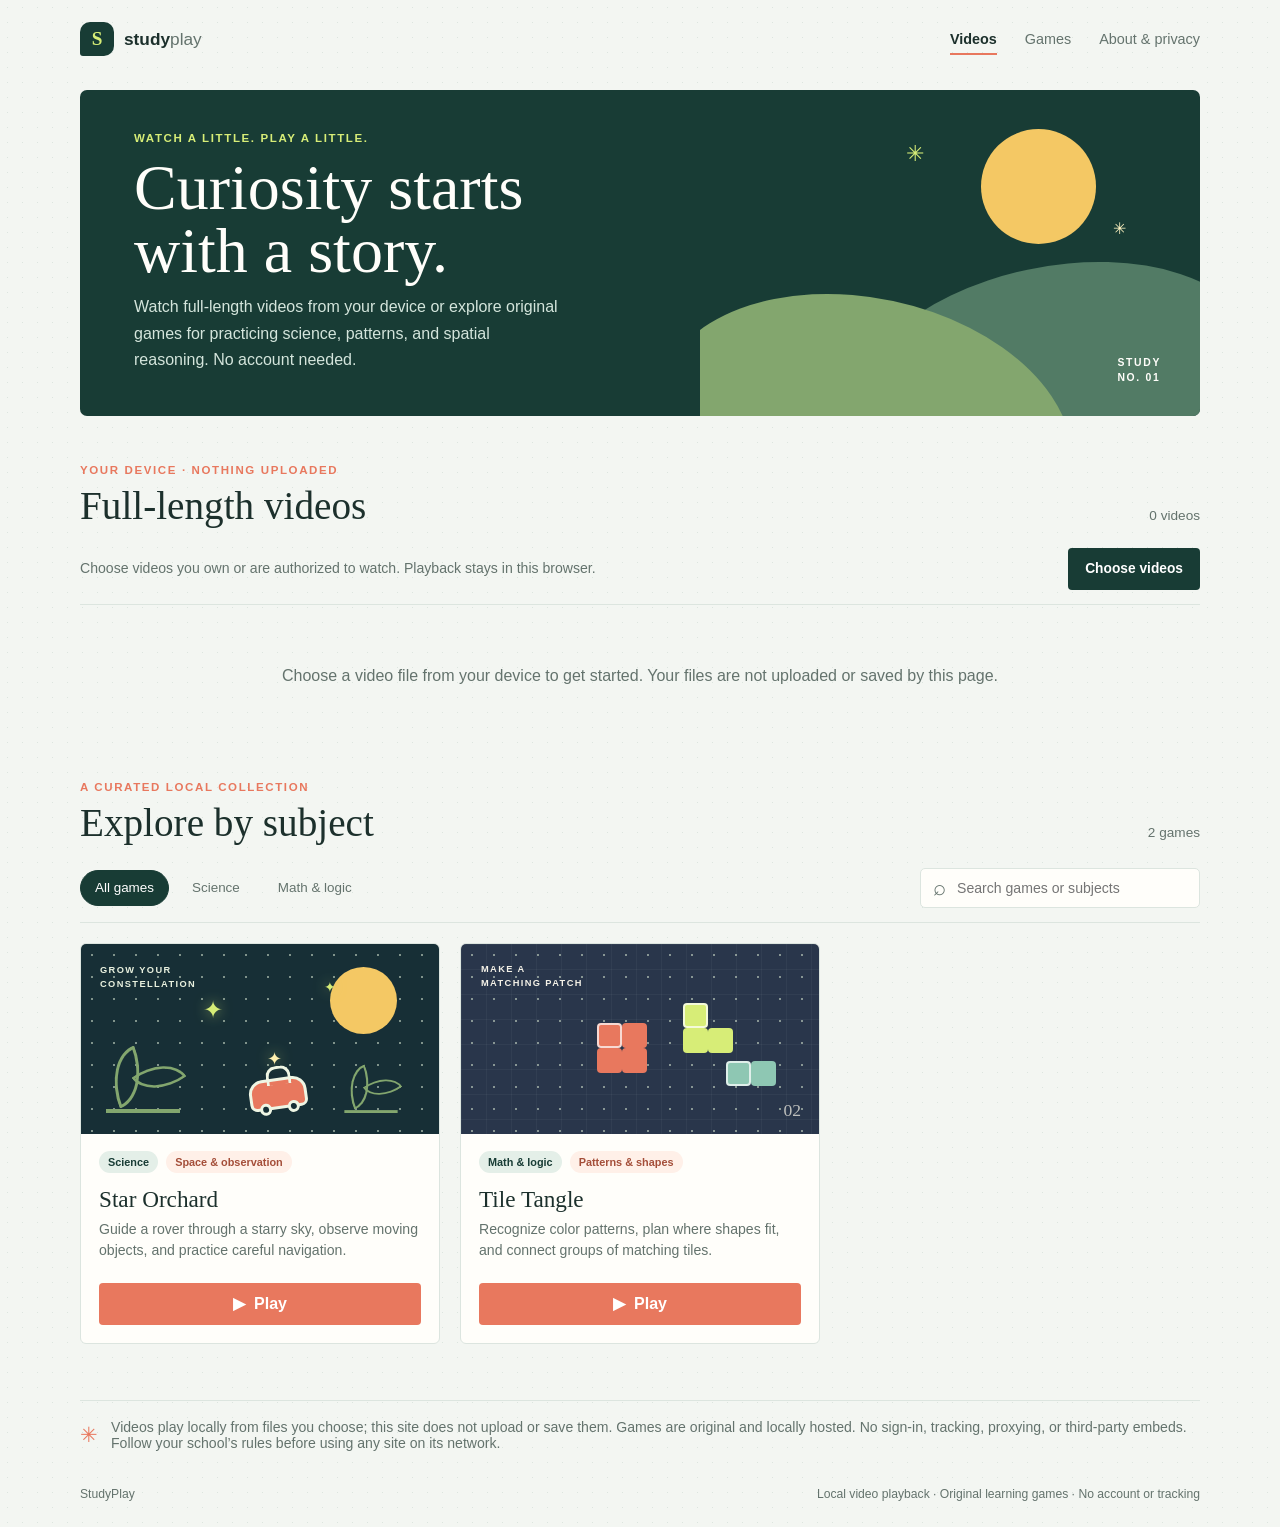
==== index.html @ e8440d35 "Publish StudyPlay local video and games site Co-authored-by: Copilot <223556219+Copilot@users.norepl" ====
<!DOCTYPE html>
<html lang="en">
  <head>
    <meta charset="UTF-8" />
    <meta name="viewport" content="width=device-width, initial-scale=1.0" />
    <meta name="theme-color" content="#183c35" />
    <title>StudyPlay | Videos &amp; Learning Games</title>
    <meta
      name="description"
      content="Watch full-length videos from your device and play original learning games. No account needed."
    />
    <link rel="stylesheet" href="style.css" />
  </head>
  <body>
    <header class="site-header">
      <a class="wordmark" href="#home" aria-label="StudyPlay home">
        <span class="brand-symbol" aria-hidden="true">S</span>
        <span>study<span class="wordmark-light">play</span></span>
      </a>
      <nav class="site-nav" aria-label="Main navigation">
        <a class="nav-current" href="#videos">Videos</a>
        <a href="#games">Games</a>
        <a href="#about">About &amp; privacy</a>
      </nav>
    </header>

    <main id="home">
      <section class="intro-band" aria-labelledby="page-title">
        <div class="intro-copy">
          <p class="kicker">Watch a little. Play a little.</p>
          <h1 id="page-title">Curiosity starts<br />with a story.</h1>
          <p class="intro-description">Watch full-length videos from your device or explore original games for practicing science, patterns, and spatial reasoning. No account needed.</p>
        </div>
        <div class="intro-art" aria-hidden="true">
          <span class="art-sun"></span>
          <span class="art-hill art-hill-back"></span>
          <span class="art-hill art-hill-front"></span>
          <span class="art-spark spark-one">✳</span>
          <span class="art-spark spark-two">✳</span>
          <span class="art-label">STUDY<br />NO. 01</span>
        </div>
      </section>

      <section class="library video-library" id="videos" aria-labelledby="video-library-title">
        <div class="library-heading">
          <div>
            <p class="section-label">Your device · Nothing uploaded</p>
            <h2 id="video-library-title">Full-length videos</h2>
          </div>
          <span class="game-count" id="videoCount">0 videos</span>
        </div>
        <div class="video-library-tools">
          <p>Choose videos you own or are authorized to watch. Playback stays in this browser.</p>
          <label class="choose-videos-button" for="videoFiles">Choose videos</label>
          <input class="visually-hidden" id="videoFiles" type="file" accept="video/*" multiple />
        </div>
        <div class="video-player-panel" id="videoPlayerPanel" hidden>
          <h3 id="activeVideoTitle"></h3>
          <video id="videoPlayer" controls playsinline preload="metadata">
            Your browser does not support HTML video playback.
          </video>
          <p class="video-status" id="videoStatus" role="status" aria-live="polite"></p>
        </div>
        <div class="video-grid" id="videoGrid" aria-live="polite"></div>
        <p class="empty-state video-empty-state" id="videoEmptyState">Choose a video file from your device to get started. Your files are not uploaded or saved by this page.</p>
      </section>

      <section class="library" id="games" aria-labelledby="library-title">
        <div class="library-heading">
          <div>
            <p class="section-label">A curated local collection</p>
            <h2 id="library-title">Explore by subject</h2>
          </div>
          <span class="game-count" id="gameCount">1 game</span>
        </div>

        <div class="library-tools">
          <div class="category-filters" role="group" aria-label="Filter games by subject">
            <button class="filter-button selected" data-category="all" type="button" aria-pressed="true">All games</button>
            <button class="filter-button" data-category="science" type="button" aria-pressed="false">Science</button>
            <button class="filter-button" data-category="math" type="button" aria-pressed="false">Math &amp; logic</button>
          </div>
          <label class="search-box">
            <span class="search-icon" aria-hidden="true">⌕</span>
            <span class="visually-hidden">Search approved games</span>
            <input id="gameSearch" type="search" placeholder="Search games or subjects" autocomplete="off" />
          </label>
        </div>

        <div class="game-grid" id="gameGrid">
          <article class="game-card" data-category="science" data-title="star orchard science space observation">
            <div class="game-art" aria-label="Illustrated thumbnail of a rover in a starlit garden" role="img">
              <span class="art-moon"></span>
              <span class="art-plant plant-left"></span>
              <span class="art-plant plant-right"></span>
              <span class="art-seed seed-a">✦</span>
              <span class="art-seed seed-b">✦</span>
              <span class="art-seed seed-c">✦</span>
              <span class="art-rover"><i></i><b></b></span>
              <span class="art-caption">GROW YOUR<br />CONSTELLATION</span>
            </div>
            <div class="game-card-content">
              <div class="game-card-meta">
                <span class="category-tag">Science</span>
                <span class="original-tag">Space &amp; observation</span>
              </div>
              <h3>Star Orchard</h3>
              <p>Guide a rover through a starry sky, observe moving objects, and practice careful navigation.</p>
              <button class="play-button" type="button" data-play-game="star-orchard"><span aria-hidden="true">▶</span> Play</button>
            </div>
          </article>
          <article class="game-card" data-category="math" data-title="tile tangle math patterns spatial reasoning">
            <div class="game-art tile-art" role="img" aria-label="Original colorful tile puzzle illustration">
              <span class="tile-art-caption">MAKE A<br />MATCHING PATCH</span>
              <span class="tile-piece tile-piece-one"></span>
              <span class="tile-piece tile-piece-two"></span>
              <span class="tile-piece tile-piece-three"></span>
              <span class="tile-art-stamp">02</span>
            </div>
            <div class="game-card-content">
              <div class="game-card-meta">
                <span class="category-tag">Math &amp; logic</span>
                <span class="original-tag">Patterns &amp; shapes</span>
              </div>
              <h3>Tile Tangle</h3>
              <p>Recognize color patterns, plan where shapes fit, and connect groups of matching tiles.</p>
              <a class="play-button" href="tile-tangle.html"><span aria-hidden="true">▶</span> Play</a>
            </div>
          </article>
          <p class="empty-state" id="emptyState" hidden>No approved games match your search.</p>
        </div>
      </section>

      <section class="about-strip" id="about">
        <span class="about-mark" aria-hidden="true">✳</span>
        <p>Videos play locally from files you choose; this site does not upload or save them. Games are original and locally hosted. No sign-in, tracking, proxying, or third-party embeds. Follow your school’s rules before using any site on its network.</p>
      </section>
    </main>

    <footer class="site-footer">
      <span>StudyPlay</span>
      <span>Local video playback · Original learning games · No account or tracking</span>
    </footer>

    <dialog class="game-dialog" id="gameDialog" aria-labelledby="dialogTitle">
      <div class="dialog-shell">
        <header class="dialog-header">
          <div>
            <p class="dialog-kicker">StudyPlay original · Science</p>
            <h2 id="dialogTitle">Star Orchard</h2>
          </div>
          <div class="dialog-actions">
            <button class="icon-button" id="fullscreenButton" type="button" aria-label="Enter fullscreen" title="Fullscreen">⛶</button>
            <button class="icon-button close-button" id="closeGameButton" type="button" aria-label="Close game" title="Close">×</button>
          </div>
        </header>
        <div class="game-viewport" id="gameViewport">
          <canvas id="gameCanvas" width="960" height="540" aria-label="Star Orchard game. Use arrow keys or WASD to move." tabindex="0"></canvas>
          <div class="loading-message" id="loadingMessage" role="status" aria-live="polite">Preparing your game…</div>
        </div>
        <div class="dialog-bottom">
          <p class="game-instructions">Move with <kbd>WASD</kbd> or <kbd>↑</kbd> <kbd>←</kbd> <kbd>↓</kbd> <kbd>→</kbd>. Collect 10 stars and avoid comets.</p>
          <button class="restart-button" id="restartButton" type="button">Restart</button>
        </div>
        <div class="touch-controls" aria-label="Touch movement controls">
          <button type="button" data-direction="up" aria-label="Move up">↑</button>
          <div>
            <button type="button" data-direction="left" aria-label="Move left">←</button>
            <button type="button" data-direction="down" aria-label="Move down">↓</button>
            <button type="button" data-direction="right" aria-label="Move right">→</button>
          </div>
        </div>
      </div>
    </dialog>

    <script src="video-library.js"></script>
    <script src="script.js"></script>
  </body>
</html>
---- style.css ----
:root {
  --page-bg: #eef3fb;
  --panel-bg: #ffffff;
  --panel-muted: #f4f7fc;
  --ink: #1f2d3d;
  --muted: #5c6d7f;
  --line: #dfe9f5;
  --blue: #2a65ff;
  --blue-dark: #1737b4;
  --blue-soft: #dfe9ff;
  --gold: #ffd166;
  --orange: #ff8c42;
  --red: #ff5d73;
  --mint: #8ef0c9;
  --text-light: #edf6ff;
  --bg-1: #0f1226;
  --bg-2: #171d38;
  --panel: rgba(17, 22, 42, 0.75);
  --panel-border: rgba(173, 216, 255, 0.3);
}

* {
  box-sizing: border-box;
}

html, body {
  margin: 0;
  min-height: 100%;
  font-family: 'Segoe UI', Arial, sans-serif;
  background: var(--page-bg);
  color: var(--ink);
}

body {
  min-height: 100vh;
}

button,
input {
  font: inherit;
}

.portal-page {
  min-height: 100vh;
  display: flex;
  flex-direction: column;
  background:
    linear-gradient(180deg, rgba(42, 101, 255, 0.06), rgba(255, 255, 255, 0.96)),
    #f7faff;
}

.portal-topbar {
  width: min(1180px, calc(100% - 40px));
  margin: 0 auto;
  display: flex;
  justify-content: space-between;
  align-items: center;
  padding: 22px 0 10px;
}

.clever-brand {
  display: flex;
  align-items: center;
  gap: 12px;
  color: var(--blue-dark);
  font-weight: 800;
}

.clever-mark {
  width: 34px;
  height: 34px;
  border-radius: 10px;
  display: grid;
  place-items: center;
  background: linear-gradient(135deg, var(--blue), #5c88ff);
  color: white;
  font-size: 1.25rem;
  box-shadow: 0 10px 24px rgba(42, 101, 255, 0.25);
}

.clever-word {
  font-size: clamp(1.2rem, 1.6vw, 1.7rem);
  letter-spacing: -0.04em;
}

.portal-nav {
  display: flex;
  align-items: center;
  gap: 10px;
}

.portal-nav button,
.tiny-link {
  background: transparent;
  border: none;
  color: var(--muted);
  font-weight: 600;
  cursor: pointer;
  padding: 8px 10px;
  border-radius: 10px;
}

.portal-nav button:hover,
.tiny-link:hover {
  background: rgba(42, 101, 255, 0.06);
  color: var(--blue-dark);
}

.portal-shell {
  width: min(1180px, calc(100% - 40px));
  margin: auto;
  display: grid;
  grid-template-columns: 1.15fr 0.85fr;
  align-items: center;
  gap: 40px;
  padding: 28px 0 52px;
}

.portal-hero {
  padding: 12px 10px 12px 6px;
}

.hero-badge {
  display: inline-flex;
  align-items: center;
  padding: 8px 12px;
  border-radius: 999px;
  background: var(--blue-soft);
  color: var(--blue-dark);
  font-size: 0.77rem;
  font-weight: 700;
  letter-spacing: 0.08em;
  text-transform: uppercase;
}

.portal-hero h1 {
  margin: 18px 0 0;
  color: var(--ink);
  font-size: clamp(2.8rem, 5vw, 5.2rem);
  line-height: 0.98;
  letter-spacing: -0.07em;
}

.hero-copy {
  max-width: 620px;
  margin: 18px 0 28px;
  color: var(--muted);
  font-size: 1.1rem;
  line-height: 1.7;
}

.hero-stats {
  display: flex;
  gap: 18px;
  flex-wrap: wrap;
}

.hero-stats div {
  min-width: 130px;
  padding: 16px 18px;
  background: rgba(42, 101, 255, 0.04);
  border: 1px solid var(--line);
  border-radius: 16px;
}

.hero-stats strong {
  display: block;
  color: var(--blue-dark);
  font-size: 1.8rem;
  line-height: 1.1;
  margin-bottom: 4px;
}

.hero-stats span {
  color: var(--muted);
  font-size: 0.8rem;
}

.feature-row {
  display: flex;
  flex-wrap: wrap;
  gap: 16px;
  margin-top: 28px;
}

.feature-item {
  display: inline-flex;
  align-items: center;
  gap: 10px;
  background: white;
  border: 1px solid var(--line);
  padding: 10px 14px;
  border-radius: 999px;
  color: var(--ink);
  font-weight: 600;
}

.feature-icon {
  width: 22px;
  height: 22px;
  display: grid;
  place-items: center;
  border-radius: 50%;
  background: #eaf1ff;
  color: var(--blue);
  font-size: 0.8rem;
}

.login-card {
  background: rgba(255, 255, 255, 0.96);
  border: 1px solid var(--line);
  border-radius: 24px;
  padding: 26px 24px;
  box-shadow: 0 30px 54px rgba(28, 45, 77, 0.09);
}

.card-header {
  display: flex;
  align-items: center;
  justify-content: space-between;
  gap: 12px;
  margin-bottom: 18px;
}

.offline-tag {
  display: inline-flex;
  align-items: center;
  border-radius: 999px;
  background: var(--blue-soft);
  color: var(--blue-dark);
  padding: 8px 12px;
  font-weight: 700;
  font-size: 0.77rem;
}

.small-link {
  color: var(--blue);
  font-weight: 700;
  font-size: 0.8rem;
}

.login-title {
  margin: 0 0 18px;
  font-size: 2rem;
  font-weight: 800;
  letter-spacing: -0.05em;
  color: var(--ink);
}

.field {
  display: block;
  margin-bottom: 18px;
}

.field span {
  display: block;
  margin-bottom: 8px;
  color: var(--muted);
  font-size: 0.92rem;
  font-weight: 600;
}

.field input {
  width: 100%;
  border: 1px solid var(--line);
  border-radius: 12px;
  background: var(--panel-muted);
  color: var(--ink);
  font-size: 1rem;
  padding: 14px 16px;
}

.primary-btn,
.secondary-btn {
  width: 100%;
  border: none;
  border-radius: 12px;
  padding: 15px 18px;
  font-weight: 700;
  cursor: pointer;
  transition: transform 0.15s ease;
}

.primary-btn {
  background: linear-gradient(135deg, var(--blue), #4b7efb);
  color: white;
  box-shadow: 0 16px 28px rgba(42, 101, 255, 0.24);
}

.secondary-btn {
  margin-top: 10px;
  background: #edf4ff;
  color: var(--blue-dark);
}

.divider {
  display: flex;
  align-items: center;
  color: var(--muted);
  margin: 18px 0 8px;
  font-size: 0.78rem;
  text-transform: uppercase;
  letter-spacing: 0.12em;
}

.divider::before,
.divider::after {
  content: "";
  flex: 1;
  border-bottom: 1px solid var(--line);
}

.divider span {
  padding: 0 12px;
}

.primary-btn:hover,
.secondary-btn:hover,
button:hover {
  transform: translateY(-1px);
}

.card-footer {
  margin: 18px 0 0;
  text-align: center;
  color: var(--muted);
  font-size: 0.82rem;
}

.game-screen {
  min-height: 100vh;
  display: block;
  background:
    radial-gradient(circle at top, rgba(142, 240, 201, 0.18), transparent 20%),
    linear-gradient(160deg, var(--bg-1), var(--bg-2));
  padding: 32px 20px;
}

.game-screen.hidden {
  display: none;
}

.page-shell {
  width: min(100%, 980px);
  margin: 0 auto;
}

.topbar {
  display: flex;
  align-items: center;
  justify-content: space-between;
  gap: 16px;
  margin-bottom: 26px;
}

.topbar-actions {
  display: flex;
  align-items: center;
  gap: 12px;
  flex-wrap: wrap;
}

.brand {
  display: flex;
  align-items: center;
  gap: 14px;
}

.brand-badge {
  display: grid;
  place-items: center;
  width: 54px;
  height: 54px;
  border-radius: 16px;
  background: linear-gradient(135deg, var(--gold), var(--orange));
  box-shadow: 0 10px 26px rgba(255, 161, 82, 0.35);
  font-size: 1.8rem;
}

.topbar .eyebrow {
  color: var(--mint);
  font-size: 0.72rem;
  margin-bottom: 4px;
}

.topbar h1 {
  margin: 0;
  color: var(--text-light);
  font-size: clamp(2rem, 4vw, 3rem);
  letter-spacing: 0.04em;
}

.status-pill {
  background: rgba(142, 240, 201, 0.12);
  border: 1px solid rgba(142, 240, 201, 0.4);
  color: var(--mint);
  padding: 10px 16px;
  border-radius: 999px;
  font-size: 0.8rem;
  letter-spacing: 0.05em;
  text-transform: uppercase;
}

.portal-toggle {
  border: 1px solid rgba(255, 255, 255, 0.15);
  background: rgba(255, 255, 255, 0.06);
  color: var(--text-light);
  border-radius: 999px;
  padding: 10px 16px;
  font-weight: 700;
  cursor: pointer;
}

.game-switcher {
  display: flex;
  gap: 12px;
  margin-bottom: 18px;
  flex-wrap: wrap;
}

.game-tab {
  border: 1px solid rgba(255,255,255,0.18);
  background: rgba(255,255,255,0.04);
  color: var(--text-light);
  border-radius: 999px;
  padding: 10px 18px;
  font-weight: 700;
  cursor: pointer;
}

.game-tab.active {
  background: linear-gradient(135deg, var(--gold), var(--orange));
  color: #1c1b1d;
  border-color: transparent;
}

.game-panel {
  background: var(--panel);
  backdrop-filter: blur(10px);
  border: 1px solid var(--panel-border);
  border-radius: 24px;
  padding: 18px;
  box-shadow: 0 24px 60px rgba(0, 0, 0, 0.28);
}

.game-panel.hidden,
.roblox-panel.hidden {
  display: none;
}

.hud {
  display: grid;
  grid-template-columns: repeat(3, minmax(90px, 1fr));
  gap: 12px;
  margin-bottom: 16px;
}

.hud-item {
  background: rgba(255, 255, 255, 0.04);
  border: 1px solid rgba(255, 255, 255, 0.08);
  border-radius: 12px;
  padding: 10px 14px;
  display: flex;
  justify-content: space-between;
  align-items: center;
}

.label {
  color: var(--muted);
  font-size: 0.8rem;
  text-transform: uppercase;
  letter-spacing: 0.08em;
}

.hud-item strong {
  font-size: 1.5rem;
  color: var(--gold);
}

#gameCanvas,
#robloxCanvas {
  width: 100%;
  max-width: 900px;
  height: auto;
  display: block;
  background: linear-gradient(180deg, #1d274b 0%, #10183a 100%);
  border-radius: 18px;
  border: 1px solid rgba(255, 255, 255, 0.08);
}

.controls {
  display: flex;
  justify-content: space-between;
  align-items: center;
  gap: 16px;
  margin-top: 18px;
  flex-wrap: wrap;
}

#startBtn,
#robloxStartBtn {
  border: none;
  border-radius: 12px;
  padding: 14px 24px;
  font-size: 1rem;
  font-weight: 700;
  background: linear-gradient(135deg, var(--gold), var(--orange));
  color: #1c1b1d;
  cursor: pointer;
  box-shadow: 0 14px 32px rgba(255, 152, 77, 0.35);
}

.keys {
  display: flex;
  align-items: center;
  gap: 18px;
  flex-wrap: wrap;
  color: #b7c8db;
  font-size: 0.9rem;
}

@media (max-width: 860px) {
  .portal-shell {
    grid-template-columns: 1fr;
    padding-top: 12px;
  }

  .portal-hero {
    padding: 8px 0 0;
  }
}

@media (max-width: 620px) {
  .portal-topbar,
  .topbar {
    align-items: flex-start;
    flex-direction: column;
  }

  .hud {
    grid-template-columns: 1fr;
  }

  .controls {
    align-items: flex-start;
    flex-direction: column;
  }
}

/* StudyPlay catalog and responsive game window. */
:root {
  color-scheme: light;
  --paper: #f3f6f2;
  --white: #fffefa;
  --ink: #1c302c;
  --muted: #64736d;
  --line: #dce5df;
  --forest: #183c35;
  --forest-light: #26574b;
  --lime: #d7ed77;
  --coral: #e8785e;
  --gold: #f4c864;
}

html { min-width: 320px; scroll-behavior: smooth; }
body {
  background-color: var(--paper);
  background-image: radial-gradient(#dce5df 0.65px, transparent 0.65px);
  background-size: 15px 15px;
  color: var(--ink);
  font-family: "Trebuchet MS", "Segoe UI", sans-serif;
}
a { color: inherit; text-decoration: none; }

.site-header, .library, .about-strip, .site-footer {
  width: min(1120px, calc(100% - 48px));
  margin-right: auto;
  margin-left: auto;
}
.site-header { height: 78px; display: flex; align-items: center; justify-content: space-between; }
.wordmark { display: inline-flex; align-items: center; gap: 10px; font-size: 1.08rem; font-weight: 800; }
.brand-symbol { display: grid; width: 34px; aspect-ratio: 1; place-items: center; border-radius: 10px 10px 10px 3px; background: var(--forest); color: var(--lime); font-family: Georgia, serif; font-size: 1.2rem; }
.wordmark-light { color: var(--muted); font-weight: 500; }
.site-nav { display: flex; align-items: center; gap: 28px; color: var(--muted); font-size: 0.9rem; }
.site-nav a { padding: 8px 0; }
.site-nav .nav-current { color: var(--ink); font-weight: 800; box-shadow: inset 0 -2px var(--coral); }
.intro-band { width: min(1120px, calc(100% - 48px)); min-height: 315px; margin: 12px auto 0; padding: 42px 54px; position: relative; overflow: hidden; display: flex; align-items: center; border-radius: 7px; background-color: var(--forest); background-image: radial-gradient(rgba(228, 244, 202, 0.08) 0.7px, transparent 0.7px); background-size: 14px 14px; color: #fffefa; }
.intro-copy { position: relative; z-index: 2; max-width: 570px; }
.kicker, .section-label, .dialog-kicker { margin: 0; color: var(--lime); font-size: 0.72rem; font-weight: 800; letter-spacing: 0.14em; text-transform: uppercase; }
.intro-copy h1 { margin: 13px 0 12px; font-family: Georgia, "Times New Roman", serif; font-size: clamp(2.4rem, 5vw, 4.15rem); font-weight: 500; line-height: 0.98; }
.intro-description { max-width: 430px; margin: 0; color: #d4e5dc; font-size: 1rem; line-height: 1.65; }
.intro-art { position: absolute; inset: 0 0 0 auto; width: min(48%, 500px); overflow: hidden; }
.art-sun { position: absolute; top: 39px; right: 104px; width: 115px; aspect-ratio: 1; border-radius: 50%; background: var(--gold); }
.art-hill { position: absolute; bottom: -96px; border-radius: 50% 50% 0 0; transform: rotate(-12deg); }
.art-hill-back { right: -63px; width: 420px; height: 245px; background: #527b65; }
.art-hill-front { right: 125px; bottom: -152px; width: 420px; height: 270px; background: #83a66e; transform: rotate(12deg); }
.art-spark { position: absolute; z-index: 2; color: var(--lime); }
.spark-one { top: 51px; right: 276px; font-size: 1.35rem; }
.spark-two { top: 129px; right: 74px; color: #fff4c2; font-size: 1rem; }
.art-label { position: absolute; right: 39px; bottom: 30px; z-index: 2; color: #fffefa; font-size: 0.65rem; font-weight: 800; letter-spacing: 0.16em; line-height: 1.4; }
.library { margin-top: 54px; }
.library-heading { display: flex; align-items: end; justify-content: space-between; gap: 20px; }
.section-label { color: var(--coral); }
.library-heading h2 { margin: 7px 0 0; font-family: Georgia, "Times New Roman", serif; font-size: 2.45rem; font-weight: 500; }
.game-count { padding-bottom: 5px; color: var(--muted); font-size: 0.85rem; }
.library-tools { display: flex; align-items: center; justify-content: space-between; gap: 18px; margin: 23px 0 20px; padding-bottom: 14px; border-bottom: 1px solid var(--line); }
.category-filters { display: flex; flex-wrap: wrap; gap: 8px; }
.filter-button { min-height: 36px; padding: 0 14px; border: 1px solid transparent; border-radius: 999px; background: transparent; color: var(--muted); cursor: pointer; font-size: 0.84rem; }
.filter-button:hover { border-color: var(--line); color: var(--ink); }
.filter-button.selected { border-color: var(--forest); background: var(--forest); color: white; }
.search-box { width: min(280px, 100%); min-height: 40px; display: flex; align-items: center; gap: 9px; padding: 0 12px; border: 1px solid var(--line); border-radius: 5px; background: var(--white); }
.search-icon { color: var(--muted); font-size: 1.35rem; line-height: 1; }
.search-box input { width: 100%; min-width: 0; border: 0; outline: 0; background: transparent; color: var(--ink); font-size: 0.88rem; }
.search-box:focus-within { outline: 2px solid var(--forest-light); outline-offset: 2px; }
.game-grid { display: grid; grid-template-columns: repeat(auto-fill, minmax(min(100%, 290px), 1fr)); gap: 20px; align-items: start; }
.game-card { overflow: hidden; border: 1px solid var(--line); border-radius: 6px; background: var(--white); transition: transform 160ms ease, box-shadow 160ms ease; }
.game-card:hover { transform: translateY(-3px); box-shadow: 0 12px 25px rgba(28, 48, 44, 0.09); }
.game-art { position: relative; height: 190px; overflow: hidden; background: #172f36; isolation: isolate; }
.game-art::before { position: absolute; inset: 0; z-index: -1; background: radial-gradient(#d6e5d0 0.8px, transparent 0.8px); background-size: 22px 22px; content: ""; opacity: 0.55; }
.art-moon { position: absolute; top: 23px; right: 42px; width: 67px; aspect-ratio: 1; border-radius: 50%; background: var(--gold); }
.art-plant { position: absolute; z-index: 1; bottom: 21px; width: 74px; height: 99px; border-bottom: 4px solid #83a66e; }
.art-plant::before, .art-plant::after { position: absolute; bottom: 5px; width: 30px; height: 48px; border: 3px solid #83a66e; border-radius: 100% 0 100% 0; content: ""; }
.art-plant::before { left: 3px; transform: rotate(-21deg); }
.art-plant::after { right: 3px; transform: rotate(55deg) scale(0.85); }
.plant-left { left: 25px; }
.plant-right { right: 31px; transform: scale(0.72); transform-origin: bottom; }
.art-seed { position: absolute; z-index: 2; color: var(--lime); font-size: 1.5rem; text-shadow: 0 0 14px rgba(215, 237, 119, 0.65); }
.seed-a { top: 52px; left: 34%; }
.seed-b { top: 105px; left: 52%; color: #fff0ae; font-size: 1.1rem; }
.seed-c { top: 35px; left: 68%; font-size: 0.9rem; }
.art-rover { position: absolute; z-index: 3; left: 47%; bottom: 25px; width: 58px; height: 31px; border: 3px solid #eff6e4; border-radius: 14px 14px 7px 7px; background: var(--coral); transform: rotate(-8deg); }
.art-rover::before { position: absolute; top: -15px; left: 16px; width: 19px; height: 16px; border: 3px solid #eff6e4; border-bottom: 0; border-radius: 10px 10px 0 0; content: ""; }
.art-rover i, .art-rover b { position: absolute; bottom: -8px; width: 12px; height: 12px; border: 3px solid #eff6e4; border-radius: 50%; background: #172f36; }
.art-rover i { left: 6px; }
.art-rover b { right: 6px; }
.art-caption { position: absolute; top: 20px; left: 19px; color: #e9f1df; font-size: 0.58rem; font-weight: 800; letter-spacing: 0.15em; line-height: 1.5; }
.tile-art { background-color: #29364b; background-image: linear-gradient(rgba(255,255,255,0.04) 1px, transparent 1px), linear-gradient(90deg, rgba(255,255,255,0.04) 1px, transparent 1px); background-size: 25px 25px; }
.tile-art-caption { position: absolute; top: 19px; left: 20px; color: #f5f2e8; font-size: 0.58rem; font-weight: 800; letter-spacing: 0.15em; line-height: 1.5; }
.tile-art-stamp { position: absolute; right: 18px; bottom: 13px; color: rgba(245,242,232,0.72); font-family: Georgia, serif; font-size: 1.1rem; }
.tile-piece { position: absolute; width: 25px; height: 25px; border: 2px solid rgba(255,255,255,0.72); border-radius: 4px; box-shadow: inset 0 -3px rgba(0,0,0,0.13); }
.tile-piece-one { top: 79px; left: 38%; background: #e8785e; box-shadow: 25px 0 #e8785e, 0 25px #e8785e, 25px 25px #e8785e; }
.tile-piece-two { top: 59px; left: 62%; background: #d7ed77; box-shadow: 0 25px #d7ed77, 25px 25px #d7ed77; }
.tile-piece-three { top: 117px; left: 74%; background: #8ec7b3; box-shadow: 25px 0 #8ec7b3; }
.game-card-content { padding: 17px 18px 18px; }
.game-card-meta { display: flex; align-items: center; gap: 8px; }
.category-tag, .original-tag { border-radius: 999px; padding: 5px 9px; font-size: 0.68rem; font-weight: 800; }
.category-tag { background: #e4efe8; color: var(--forest); }
.original-tag { background: #fff0e8; color: #a44e39; }
.game-card h3 { margin: 13px 0 6px; font-family: Georgia, "Times New Roman", serif; font-size: 1.45rem; font-weight: 500; }
.game-card p { min-height: 48px; margin: 0 0 16px; color: var(--muted); font-size: 0.88rem; line-height: 1.55; }
.play-button { width: 100%; min-height: 42px; display: inline-flex; align-items: center; justify-content: center; gap: 9px; border: 0; border-radius: 4px; background: var(--coral); color: white; cursor: pointer; font-weight: 800; }
.play-button { text-decoration: none; }
.play-button:hover { background: #ca6049; }
.empty-state { grid-column: 1 / -1; padding: 42px 10px; color: var(--muted); text-align: center; }
.about-strip { margin-top: 56px; padding: 18px 0; display: flex; align-items: center; gap: 13px; border-top: 1px solid var(--line); color: var(--muted); font-size: 0.88rem; }
.about-strip p { margin: 0; }
.about-mark { color: var(--coral); font-size: 1.3rem; }
.site-footer { margin-top: 0; padding: 18px 0 26px; display: flex; justify-content: space-between; gap: 15px; color: var(--muted); font-size: 0.76rem; }
.visually-hidden { position: absolute; width: 1px; height: 1px; padding: 0; margin: -1px; overflow: hidden; clip: rect(0, 0, 0, 0); white-space: nowrap; border: 0; }
.game-dialog { width: min(1050px, calc(100% - 28px)); max-width: none; max-height: min(94vh, 900px); padding: 0; overflow: auto; border: 1px solid #d5e0d9; border-radius: 8px; background: var(--paper); color: var(--ink); box-shadow: 0 24px 80px rgba(5, 23, 18, 0.35); }
.game-dialog::backdrop { background: rgba(9, 25, 22, 0.78); backdrop-filter: blur(4px); }
.dialog-shell { padding: 19px; }
.dialog-header { display: flex; align-items: center; justify-content: space-between; gap: 12px; padding: 0 0 15px; }
.dialog-kicker { color: var(--coral); font-size: 0.65rem; }
.dialog-header h2 { margin: 4px 0 0; font-family: Georgia, "Times New Roman", serif; font-size: 1.55rem; font-weight: 500; }
.dialog-actions { display: flex; gap: 8px; }
.icon-button { width: 40px; aspect-ratio: 1; border: 1px solid var(--line); border-radius: 5px; background: var(--white); cursor: pointer; font-size: 1.2rem; }
.icon-button:hover { border-color: var(--forest); background: #e8eee8; }
.close-button { font-size: 1.55rem; line-height: 1; }
.game-viewport { position: relative; overflow: hidden; width: 100%; aspect-ratio: 16 / 9; background: #142a32; }
.game-viewport:fullscreen { display: grid; place-items: center; background: #142a32; }
.game-viewport:fullscreen canvas { width: 100%; height: 100%; object-fit: contain; }
#gameCanvas { display: block; width: 100%; height: 100%; object-fit: contain; outline: 0; }
.loading-message { position: absolute; inset: auto 0 0; padding: 12px 16px; background: rgba(13, 30, 34, 0.88); color: white; font-size: 0.86rem; }
.loading-message:empty { display: none; }
.dialog-bottom { display: flex; align-items: center; justify-content: space-between; gap: 14px; padding-top: 14px; }
.game-instructions { margin: 0; color: var(--muted); font-size: 0.82rem; line-height: 1.5; }
kbd { padding: 2px 5px; border: 1px solid #cbd7d0; border-radius: 3px; background: var(--white); color: var(--ink); font-family: inherit; font-size: 0.76rem; }
.restart-button { flex: 0 0 auto; min-height: 38px; padding: 0 14px; border: 1px solid var(--forest); border-radius: 4px; background: var(--forest); color: white; cursor: pointer; font-size: 0.83rem; font-weight: 700; }
.touch-controls { display: none; }
.game-card[hidden] { display: none; }
button:focus-visible, a:focus-visible { outline: 3px solid var(--gold); outline-offset: 3px; }

.video-library { margin-top: 48px; }
.video-library-tools { display: flex; align-items: center; justify-content: space-between; gap: 18px; margin: 20px 0; padding-bottom: 14px; border-bottom: 1px solid var(--line); }
.video-library-tools p { margin: 0; color: var(--muted); font-size: 0.88rem; line-height: 1.5; }
.choose-videos-button { flex: 0 0 auto; display: inline-flex; min-height: 42px; align-items: center; justify-content: center; padding: 0 17px; border-radius: 4px; background: var(--forest); color: white; cursor: pointer; font-size: 0.86rem; font-weight: 800; }
.choose-videos-button:hover { background: var(--forest-light); }
.video-player-panel { margin: 0 0 22px; padding: 18px; border-radius: 6px; background: var(--forest); color: white; }
.video-player-panel h3 { margin: 0 0 12px; overflow-wrap: anywhere; font-family: Georgia, "Times New Roman", serif; font-size: 1.35rem; font-weight: 500; }
.video-player-panel video { display: block; width: 100%; max-height: min(68vh, 720px); aspect-ratio: 16 / 9; background: #101714; }
.video-status { margin: 11px 0 0; color: #d4e5dc; font-size: 0.82rem; line-height: 1.5; }
.video-grid { display: grid; grid-template-columns: repeat(auto-fill, minmax(min(100%, 340px), 1fr)); gap: 16px; }
.video-card { min-width: 0; display: grid; grid-template-columns: 108px minmax(0, 1fr); overflow: hidden; border: 1px solid var(--line); border-radius: 6px; background: var(--white); }
.video-card-art { display: grid; min-height: 100%; place-items: center; background: #dce8df; color: var(--forest); font-size: 1.8rem; }
.video-card-content { min-width: 0; padding: 14px; }
.video-card h3 { margin: 0 0 6px; overflow-wrap: anywhere; font-family: Georgia, "Times New Roman", serif; font-size: 1.06rem; font-weight: 500; }
.video-card p { margin: 0 0 12px; color: var(--muted); font-size: 0.78rem; }
.video-card-actions { display: flex; align-items: center; gap: 12px; }
.video-card-actions .play-button { min-height: 36px; font-size: 0.8rem; }
.remove-video-button { flex: 0 0 auto; padding: 6px 0; border: 0; background: transparent; color: var(--muted); cursor: pointer; font-size: 0.78rem; }
.remove-video-button:hover { color: var(--ink); text-decoration: underline; }
.video-empty-state { margin: 0; }
.video-empty-state[hidden] { display: none; }

@media (max-width: 680px) {
  .site-header { width: calc(100% - 32px); height: 66px; }
  .site-nav { gap: 12px; font-size: 0.8rem; }
  .intro-band { width: calc(100% - 24px); min-height: 320px; padding: 32px 25px; align-items: flex-start; }
  .intro-copy { padding-top: 5px; }
  .intro-copy h1 { font-size: clamp(2.35rem, 11vw, 3.3rem); }
  .intro-description { max-width: 330px; font-size: 0.9rem; }
  .intro-art { width: 100%; opacity: 0.58; }
  .art-sun { top: 151px; right: 64px; width: 72px; }
  .art-hill-back { right: -159px; bottom: -144px; }
  .art-hill-front { right: 33px; bottom: -194px; }
  .spark-one { top: 147px; right: 179px; }
  .spark-two { top: 182px; right: 37px; }
  .art-label { right: 20px; bottom: 16px; }
  .site-header, .library, .about-strip, .site-footer { width: calc(100% - 32px); }
  .library { margin-top: 39px; }
  .library-heading h2 { font-size: 2.1rem; }
  .library-tools { align-items: stretch; flex-direction: column-reverse; gap: 12px; margin-top: 17px; }
  .search-box { width: 100%; }
  .game-grid { grid-template-columns: 1fr; }
  .video-library-tools { align-items: stretch; flex-direction: column; }
  .choose-videos-button { width: 100%; }
  .video-grid { grid-template-columns: 1fr; }
  .game-art { height: 205px; }
  .about-strip { margin-top: 39px; }
  .site-footer { padding-bottom: 20px; }
  .dialog-shell { padding: 13px; }
  .game-dialog { width: calc(100% - 14px); max-height: 96vh; }
  .dialog-bottom { align-items: flex-start; }
  .game-instructions { max-width: 74%; font-size: 0.73rem; }
  .touch-controls { display: grid; justify-items: center; gap: 4px; padding-top: 12px; }
  .touch-controls div { display: flex; gap: 4px; }
  .touch-controls button { width: 43px; height: 39px; border: 1px solid var(--line); border-radius: 5px; background: var(--white); color: var(--forest); touch-action: none; font-size: 1.1rem; }
}

@media (prefers-reduced-motion: reduce) {
  *, *::before, *::after { scroll-behavior: auto !important; transition-duration: 0.01ms !important; }
}
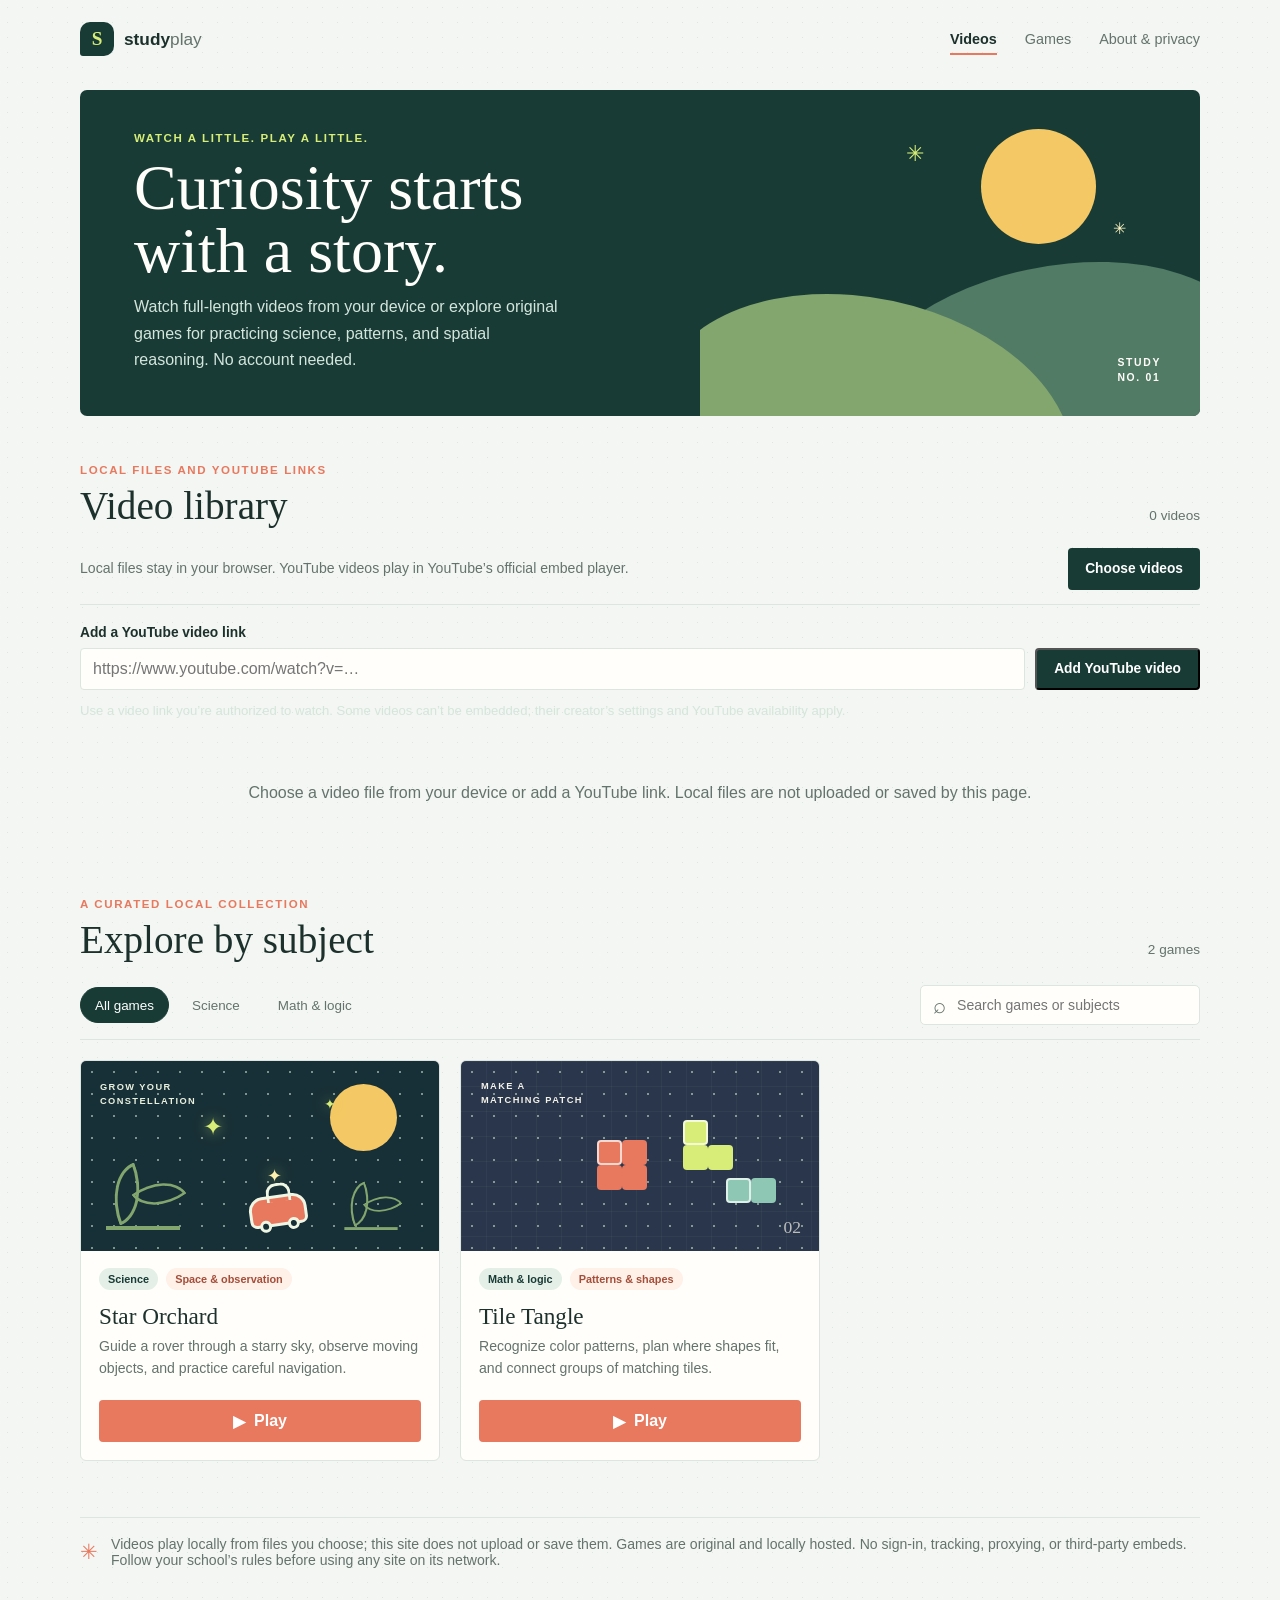
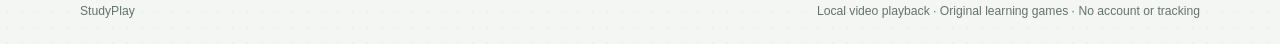
==== commit ddbcc306: "Add YouTube videos to library Co-authored-by: Copilot <223556219+Copilot@users.noreply.github.com>" ====
--- a/index.html
+++ b/index.html
@@ -44,25 +44,34 @@
       <section class="library video-library" id="videos" aria-labelledby="video-library-title">
         <div class="library-heading">
           <div>
-            <p class="section-label">Your device · Nothing uploaded</p>
-            <h2 id="video-library-title">Full-length videos</h2>
+            <p class="section-label">Local files and YouTube links</p>
+            <h2 id="video-library-title">Video library</h2>
           </div>
           <span class="game-count" id="videoCount">0 videos</span>
         </div>
         <div class="video-library-tools">
-          <p>Choose videos you own or are authorized to watch. Playback stays in this browser.</p>
+          <p>Local files stay in your browser. YouTube videos play in YouTube’s official embed player.</p>
           <label class="choose-videos-button" for="videoFiles">Choose videos</label>
           <input class="visually-hidden" id="videoFiles" type="file" accept="video/*" multiple />
         </div>
+        <form class="youtube-form" id="youtubeForm">
+          <label for="youtubeUrl">Add a YouTube video link</label>
+          <div class="youtube-form-row">
+            <input id="youtubeUrl" name="youtubeUrl" type="url" placeholder="https://www.youtube.com/watch?v=…" autocomplete="url" required />
+            <button class="choose-videos-button" type="submit">Add YouTube video</button>
+          </div>
+          <p class="video-status youtube-status" id="youtubeStatus" role="status" aria-live="polite">Use a video link you’re authorized to watch. Some videos can’t be embedded; their creator’s settings and YouTube availability apply.</p>
+        </form>
         <div class="video-player-panel" id="videoPlayerPanel" hidden>
           <h3 id="activeVideoTitle"></h3>
           <video id="videoPlayer" controls playsinline preload="metadata">
             Your browser does not support HTML video playback.
           </video>
+          <div class="youtube-player-container" id="youtubePlayerContainer" hidden></div>
           <p class="video-status" id="videoStatus" role="status" aria-live="polite"></p>
         </div>
         <div class="video-grid" id="videoGrid" aria-live="polite"></div>
-        <p class="empty-state video-empty-state" id="videoEmptyState">Choose a video file from your device to get started. Your files are not uploaded or saved by this page.</p>
+        <p class="empty-state video-empty-state" id="videoEmptyState">Choose a video file from your device or add a YouTube link. Local files are not uploaded or saved by this page.</p>
       </section>
 
       <section class="library" id="games" aria-labelledby="library-title">
--- a/style.css
+++ b/style.css
@@ -686,9 +686,17 @@
 .video-library-tools p { margin: 0; color: var(--muted); font-size: 0.88rem; line-height: 1.5; }
 .choose-videos-button { flex: 0 0 auto; display: inline-flex; min-height: 42px; align-items: center; justify-content: center; padding: 0 17px; border-radius: 4px; background: var(--forest); color: white; cursor: pointer; font-size: 0.86rem; font-weight: 800; }
 .choose-videos-button:hover { background: var(--forest-light); }
+.youtube-form { margin: 0 0 22px; }
+.youtube-form > label { display: block; margin-bottom: 8px; color: var(--ink); font-size: 0.86rem; font-weight: 800; }
+.youtube-form-row { display: flex; gap: 10px; }
+.youtube-form-row input { flex: 1; min-width: 0; min-height: 42px; padding: 0 12px; border: 1px solid var(--line); border-radius: 4px; background: var(--white); color: var(--ink); font: inherit; }
+.youtube-form-row input:focus-visible { outline: 2px solid var(--forest-light); outline-offset: 2px; }
+.youtube-status { margin: 8px 0 0; color: var(--muted); }
 .video-player-panel { margin: 0 0 22px; padding: 18px; border-radius: 6px; background: var(--forest); color: white; }
 .video-player-panel h3 { margin: 0 0 12px; overflow-wrap: anywhere; font-family: Georgia, "Times New Roman", serif; font-size: 1.35rem; font-weight: 500; }
-.video-player-panel video { display: block; width: 100%; max-height: min(68vh, 720px); aspect-ratio: 16 / 9; background: #101714; }
+.video-player-panel video, .youtube-player-container { display: block; width: 100%; max-height: min(68vh, 720px); aspect-ratio: 16 / 9; background: #101714; }
+.youtube-player-container iframe { display: block; width: 100%; height: 100%; border: 0; }
+.video-player-panel [hidden], .youtube-player-container[hidden] { display: none; }
 .video-status { margin: 11px 0 0; color: #d4e5dc; font-size: 0.82rem; line-height: 1.5; }
 .video-grid { display: grid; grid-template-columns: repeat(auto-fill, minmax(min(100%, 340px), 1fr)); gap: 16px; }
 .video-card { min-width: 0; display: grid; grid-template-columns: 108px minmax(0, 1fr); overflow: hidden; border: 1px solid var(--line); border-radius: 6px; background: var(--white); }
@@ -725,6 +733,7 @@
   .game-grid { grid-template-columns: 1fr; }
   .video-library-tools { align-items: stretch; flex-direction: column; }
   .choose-videos-button { width: 100%; }
+  .youtube-form-row { align-items: stretch; flex-direction: column; }
   .video-grid { grid-template-columns: 1fr; }
   .game-art { height: 205px; }
   .about-strip { margin-top: 39px; }
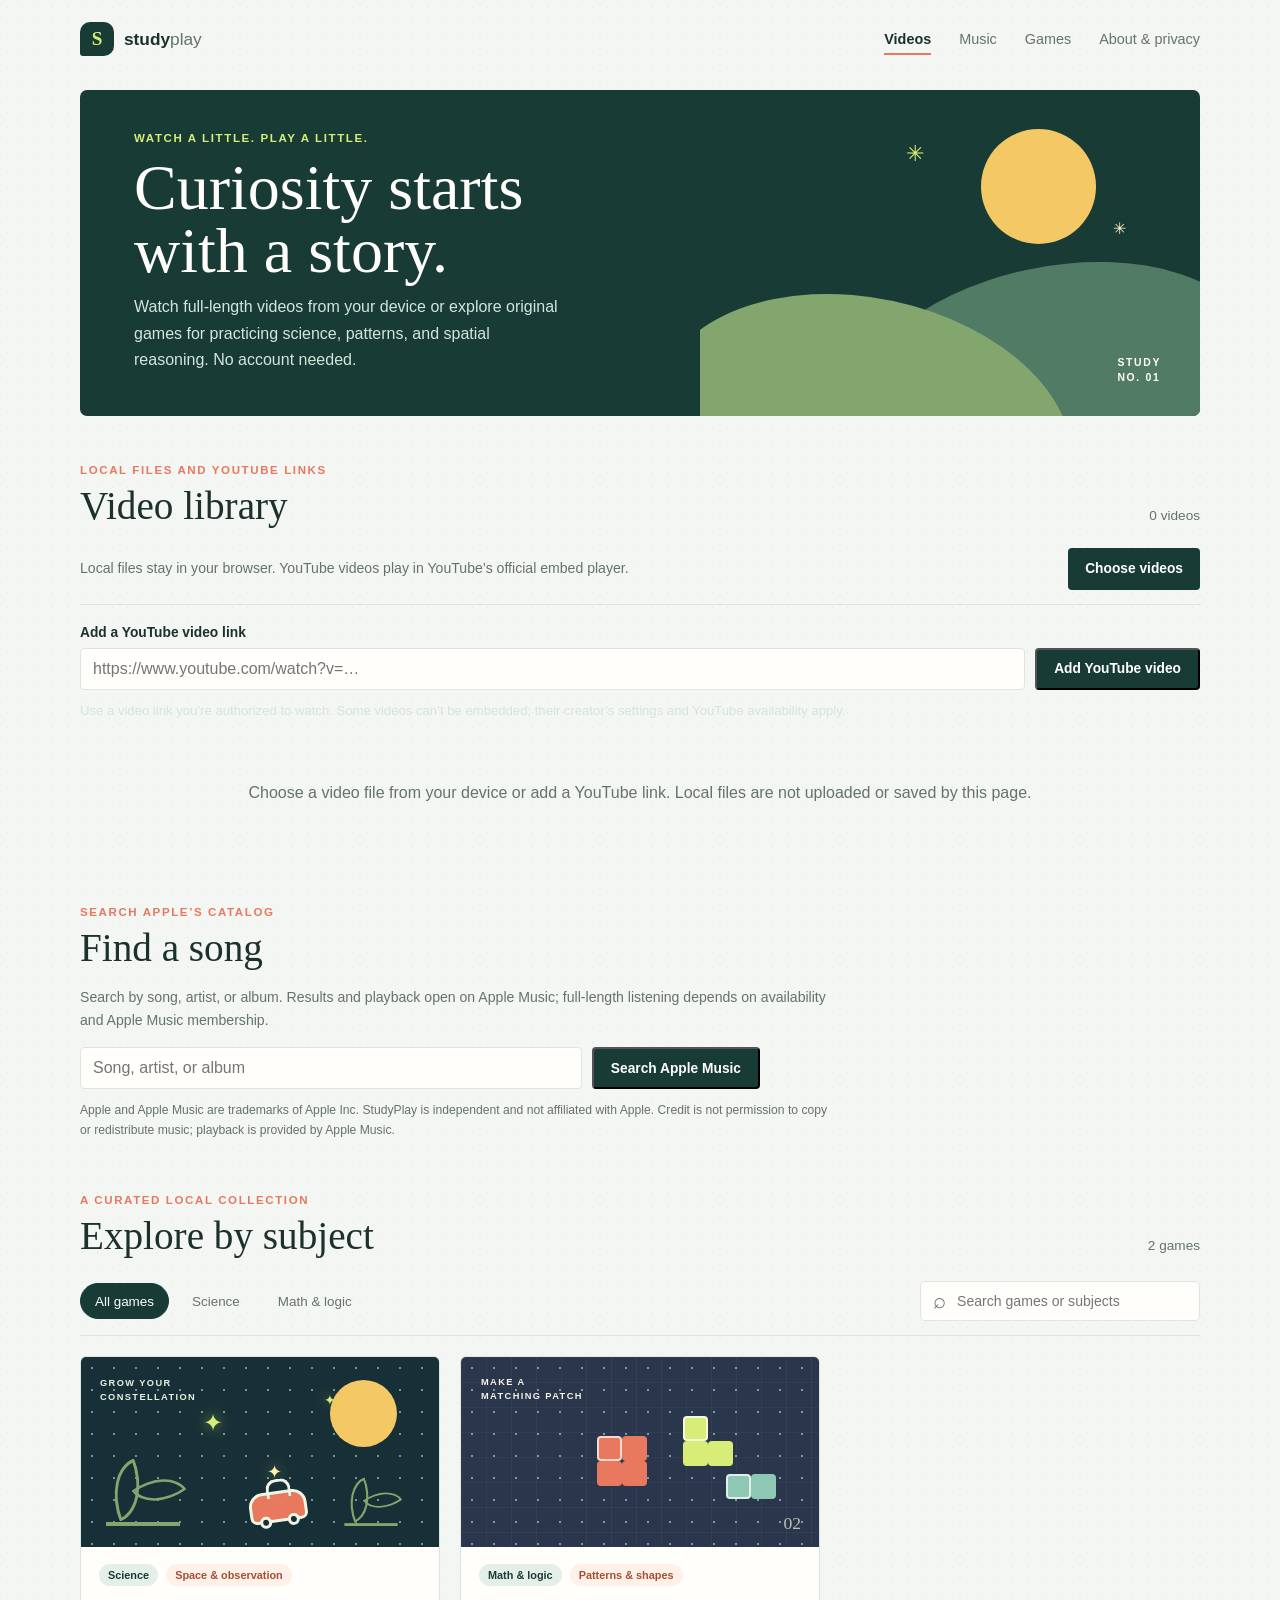
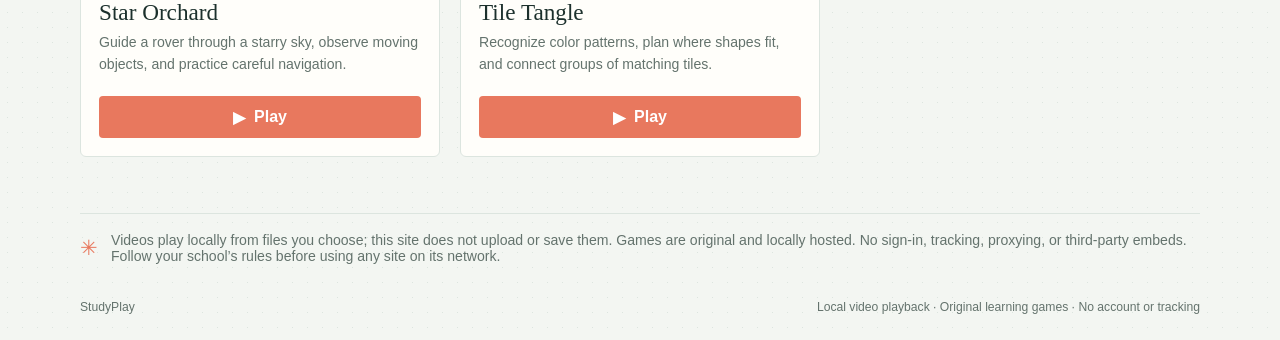
==== commit dfc38ab3: "Add Apple Music catalog search Co-authored-by: Copilot <223556219+Copilot@users.noreply.github.com>" ====
--- a/index.html
+++ b/index.html
@@ -19,6 +19,7 @@
       </a>
       <nav class="site-nav" aria-label="Main navigation">
         <a class="nav-current" href="#videos">Videos</a>
+        <a href="#apple-music">Music</a>
         <a href="#games">Games</a>
         <a href="#about">About &amp; privacy</a>
       </nav>
@@ -72,6 +73,22 @@
         </div>
         <div class="video-grid" id="videoGrid" aria-live="polite"></div>
         <p class="empty-state video-empty-state" id="videoEmptyState">Choose a video file from your device or add a YouTube link. Local files are not uploaded or saved by this page.</p>
+      </section>
+
+      <section class="library apple-music-library" id="apple-music" aria-labelledby="apple-music-title">
+        <div class="library-heading">
+          <div>
+            <p class="section-label">Search Apple’s catalog</p>
+            <h2 id="apple-music-title">Find a song</h2>
+          </div>
+        </div>
+        <p class="apple-music-description">Search by song, artist, or album. Results and playback open on Apple Music; full-length listening depends on availability and Apple Music membership.</p>
+        <form class="apple-music-search" action="https://music.apple.com/search" method="get" target="_blank" rel="noopener noreferrer">
+          <label class="visually-hidden" for="appleMusicQuery">Search Apple Music by song, artist, or album</label>
+          <input id="appleMusicQuery" name="term" type="search" maxlength="200" placeholder="Song, artist, or album" required />
+          <button class="choose-videos-button" type="submit">Search Apple Music</button>
+        </form>
+        <p class="apple-music-credit">Apple and Apple Music are trademarks of Apple Inc. StudyPlay is independent and not affiliated with Apple. Credit is not permission to copy or redistribute music; playback is provided by Apple Music.</p>
       </section>
 
       <section class="library" id="games" aria-labelledby="library-title">
--- a/style.css
+++ b/style.css
@@ -710,6 +710,13 @@
 .remove-video-button:hover { color: var(--ink); text-decoration: underline; }
 .video-empty-state { margin: 0; }
 .video-empty-state[hidden] { display: none; }
+.apple-music-library { padding-top: 8px; }
+.apple-music-description, .apple-music-credit { max-width: 760px; color: var(--muted); font-size: 0.88rem; line-height: 1.6; }
+.apple-music-description { margin: 16px 0; }
+.apple-music-search { display: flex; max-width: 680px; gap: 10px; }
+.apple-music-search input { flex: 1; min-width: 0; min-height: 42px; padding: 0 12px; border: 1px solid var(--line); border-radius: 4px; background: var(--white); color: var(--ink); font: inherit; }
+.apple-music-search input:focus-visible { outline: 2px solid var(--forest-light); outline-offset: 2px; }
+.apple-music-credit { margin: 12px 0 0; font-size: 0.76rem; }
 
 @media (max-width: 680px) {
   .site-header { width: calc(100% - 32px); height: 66px; }
@@ -734,6 +741,7 @@
   .video-library-tools { align-items: stretch; flex-direction: column; }
   .choose-videos-button { width: 100%; }
   .youtube-form-row { align-items: stretch; flex-direction: column; }
+  .apple-music-search { align-items: stretch; flex-direction: column; }
   .video-grid { grid-template-columns: 1fr; }
   .game-art { height: 205px; }
   .about-strip { margin-top: 39px; }
